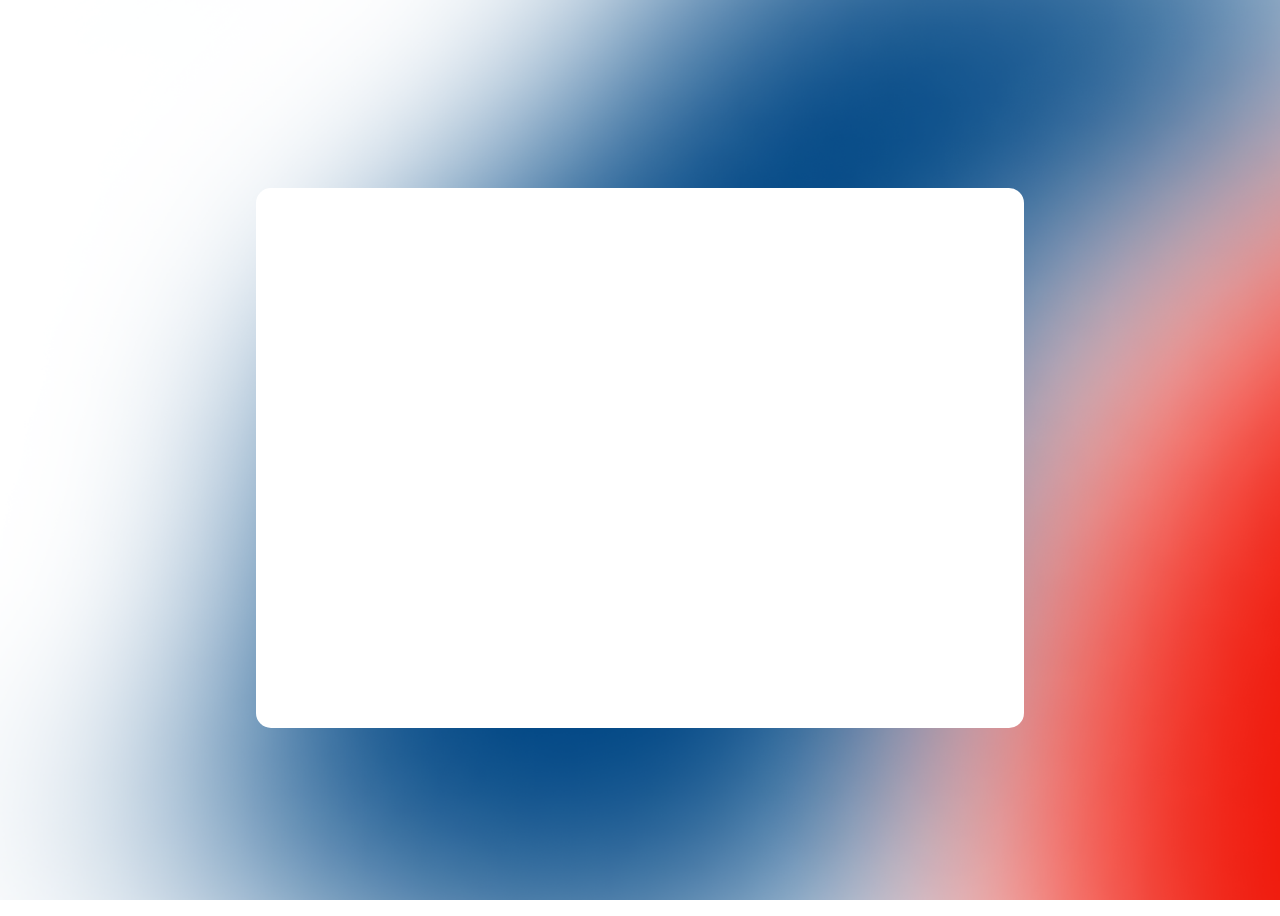
==== index.html @ 367e47d1 "create rectangle" ====
<!DOCTYPE html>
<html lang="en">
  <head>
    <meta charset="UTF-8" />
    <meta name="viewport" content="width=device-width, initial-scale=1.0" />
    <title>businessRussia</title>
    <link rel="stylesheet =" href="CSS/styles.css" />
  </head>
  <body
    style="
      background-image: url('images/background.png');
      background-size: cover;
      background-repeat: no-repeat;
      background-position: top;
      background-attachment: fixed;
    "
  >
  <div class="main">
    <div class="rectangle"></div>
  </div>
  </body>
</html>
---- CSS/styles.css ----
body {
  display: flex;
  justify-content: center;
}
.main{
  width:100%;
  height:100vh;
  display: flex;
  justify-content: center;
  align-items: center;
}
.rectangle {
  width: 60vw;
  height: 60vh;
  background-color: white;
  border-radius: 15px;
}
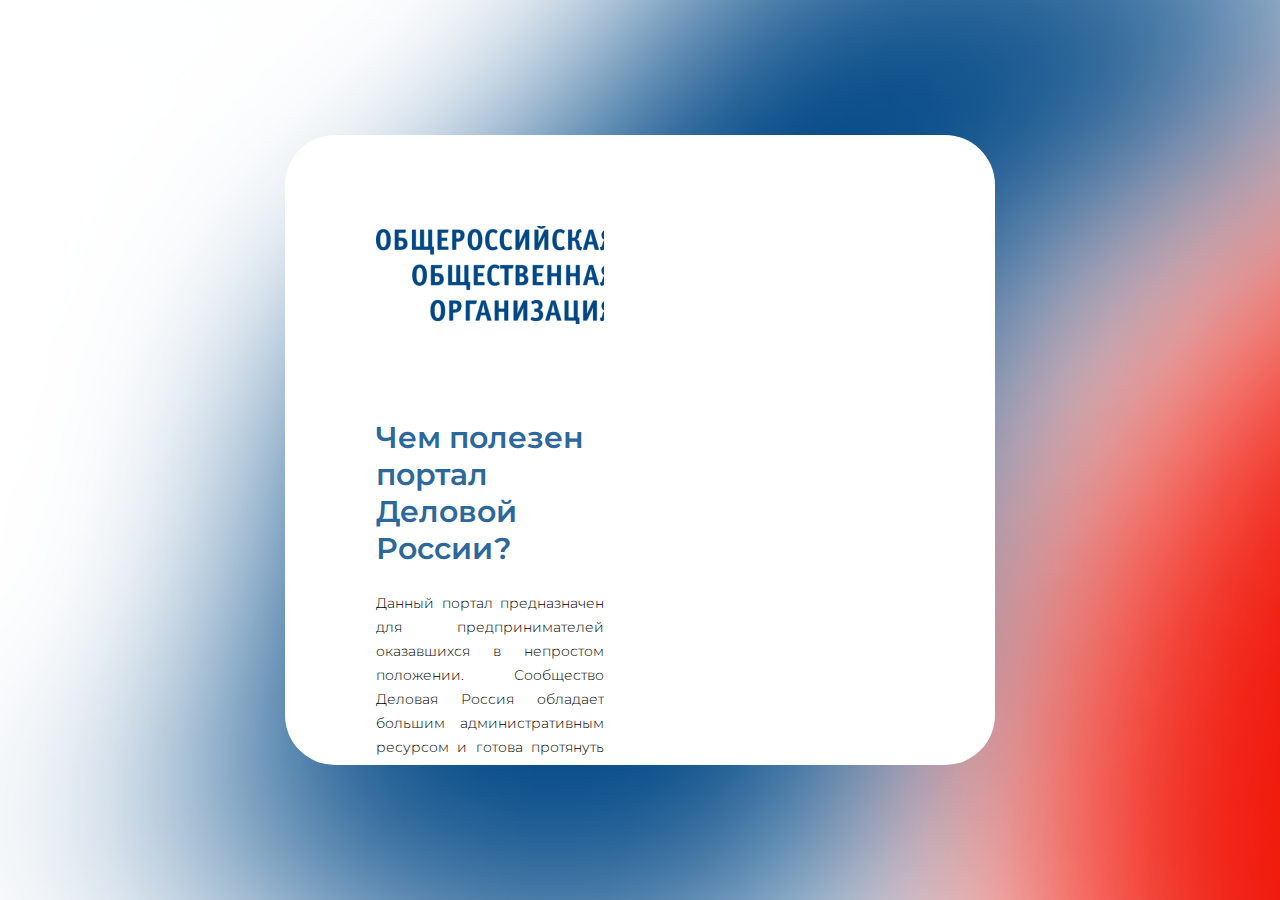
==== commit 1d07195a: "added element scrolling" ====
--- a/index.html
+++ b/index.html
@@ -1,22 +1,169 @@
 <!DOCTYPE html>
 <html lang="en">
-  <head>
-    <meta charset="UTF-8" />
-    <meta name="viewport" content="width=device-width, initial-scale=1.0" />
-    <title>businessRussia</title>
-    <link rel="stylesheet =" href="CSS/styles.css" />
-  </head>
-  <body
-    style="
-      background-image: url('images/background.png');
-      background-size: cover;
-      background-repeat: no-repeat;
-      background-position: top;
-      background-attachment: fixed;
-    "
-  >
-  <div class="main">
-    <div class="rectangle"></div>
-  </div>
-  </body>
+<head>
+    <meta charset="UTF-8">
+    <meta name="viewport" content="width=device-width, initial-scale=1.0">
+    <title>bussinesRussia</title>
+    <link rel="stylesheet" href="styles.css">
+</head>
+<body>
+    <div class="container">
+        <div class="form">
+            <div class="main-logo">
+                <img src="images/logo.png" alt="bussines Russia logo">
+            </div>
+
+            <div class="info-container">
+                <h1>Чем полезен портал Деловой России?</h1>
+                <p>Данный портал предназначен для предпринимателей оказавшихся в непростом положении. Сообщество Деловая Россия обладает большим административным ресурсом и готова протянуть руку помощи </p>
+            </div>
+
+            <div class="info-container">
+                <h1>Выберите к какому типу относится ваша проблема</h1>
+                <div class="main-content_buttons">
+                    <div class="button-row">
+                        <a class="button" href="">Юридическая</a>
+                        <a class="button" href="">Финансовая</a>
+                        <a class="button" href="">Персонал</a>
+                    </div>
+                    <div class="button-row">
+                        <a class="button" href="">Конкуренция</a>
+                        <a class="button" href="">Технологическая</a>
+                        <a class="button" href="">Другая</a>
+                    </div>
+                </div>
+            </div>
+
+            <div class="info-container">
+                <h1>Заполните дополнительные поля</h1>
+                <div>
+                    <input type="text" class="input" value="Введите ваше имя">
+                    <input type="text" class="input" value="Номер телефона для связи">
+                    <input type="text" class="input" value="Выберите город">
+                    <input type="text" class="input" value="Сфера деятельности">
+                    <input type="text" class="input" value="Название организации">
+                    <input type="text" class="input" value="Коротко, но емко опишите вашу проблему ">
+                </div>
+            </div>
+
+            <div class="info-container">
+                <a href="" class="send-button">
+                    <img src="images/vector.png" alt="vector">
+                    <span  class="send-button-text">Отправить запрос</span>
+                </a>                   
+            </div>
+
+            <div class="info-container">
+                <div class="contacts">
+                    <ul>
+                        <li>
+                            <p>Телефон</p>
+                            <a href="tel:8-800-900-50-55">8-800-900-50-55</a>
+                        </li>
+                        <li>
+                            <p>Почта</p>
+                            <a href="mailto:help@dr.ru">help@dr.ru</a>
+                        </li>
+                        <li>
+                            <a href="">
+                                <img src="images/vk_logo.png" alt="vk logo">
+                            </a>
+                        </li>
+                        <li>
+                            <a href="">
+                                <img src="images/telegram_logo.png" alt="telegram logo">
+                            </a>                               
+                        </li>
+                    </ul> 
+                </div>                                  
+            </div>
+        </div>
+
+        <div class="map">
+            <!--<div class="flag">
+                <div class="blue-stripe"></div>
+                <div class="red-stripe"></div>       
+            </div>-->
+            <iframe src="https://yandex.com/map-widget/v1/?um=constructor%3A45d8c60c08f3384b396bb05ed3dbafccf209aab859e96c623848991336f04977&amp;source=constructor" frameborder="0"></iframe>
+        </div>
+        <!-- <div class="main">
+            <div class="main-content">
+                <div class="main-logo">
+                    <a href="/">
+                        <img src="../images/logo.png" alt="bussines Russia logo">
+                    </a>              
+                </div>
+                
+                <div class="info-block">
+                    <h1>Чем полезен портал Деловой России?</h1>
+                    <p>Данный портал предназначен для предпринимателей оказавшихся в непростом положении. Сообщество Деловая Россия обладает большим административным ресурсом и готова протянуть руку помощи </p>
+                </div>
+
+                <div class="info-block">
+                    <h1>Выберите к какому типу относится ваша проблема</h1>
+                    <div class="main-content_buttons">
+                        <div class="button-row">
+                            <a class="button" href="">Юридическая</a>
+                            <a class="button" href="">Финансовая</a>
+                            <a class="button" href="">Персонал</a>
+                        </div>
+                        <div class="button-row">
+                            <a class="button" href="">Конкуренция</a>
+                            <a class="button" href="">Технологическая</a>
+                            <a class="button" href="">Другая</a>
+                        </div>
+                    </div>
+                </div>
+
+                <div class="info-block">
+                    <h1>Заполните дополнительные поля</h1>
+                    <div>
+                        <input type="text" class="input" value="Введите ваше имя">
+                        <input type="text" class="input" value="Номер телефона для связи">
+                        <input type="text" class="input" value="Выберите город">
+                        <input type="text" class="input" value="Сфера деятельности">
+                        <input type="text" class="input" value="Название организации">
+                        <input type="text" class="input" value="Коротко, но емко опишите вашу проблему ">
+                    </div>
+                </div>
+
+                <div class="info-block">
+                    <a href="" class="send-button">
+                        <img src="images/vector.png" alt="vector">
+                        <span  class="send-button-text">Отправить запрос</span>
+                    </a>                   
+                </div>
+
+                <div class="info-block">
+                    <div class="footer">
+                        <ul>
+                            <li>
+                                <p>Телефон</p>
+                                <a href="tel:8-800-900-50-55">8-800-900-50-55</a>
+                            </li>
+                            <li>
+                                <p>Почта</p>
+                                <a href="mailto:help@dr.ru">help@dr.ru</a>
+                            </li>
+                            <li>
+                                <a href="">
+                                    <img src="images/vk_logo.png" alt="vk logo">
+                                </a>
+                            </li>
+                            <li>
+                                <a href="">
+                                    <img src="images/telegram_logo.png" alt="telegram logo">
+                                </a>                               
+                            </li>
+                        </ul> 
+                    </div>                                  
+                </div>
+            </div>
+
+            <div class="map">
+                <img src="images/map.png" alt="">
+            </div>
+        </div> -->
+    </div>
+</body>
 </html>
--- a/styles.css
+++ b/styles.css
@@ -0,0 +1,205 @@
+@import url("https://fonts.googleapis.com/css2?family=Montserrat:wght@300;500;600&display=swap");
+@import url('https://fonts.googleapis.com/css2?family=Poppins:ital,wght@0,500&display=swap');
+
+body, html {
+  position: fixed;
+  padding: 162px 308px;
+  inset: 0;
+  background-image: url("images/background.png");
+  align-items: center;
+  justify-content: center;
+  display: flex;
+  background-size: cover;
+  background-repeat: no-repeat;
+  background-position: top;
+  background-attachment: fixed;
+  font-family: "Montserrat", sans-serif;
+}
+
+@media (max-width: 1000px) {
+  .map {
+    display: none;
+  }
+
+  body {
+    padding: 0;
+    align-items: start;
+  }
+
+  .container {
+    display: none;
+    height: auto;
+    margin: 0;
+  }
+}
+
+.container {
+  width: 60vw;
+  height: 70vh;
+  min-width: 710px;
+  background-color: white;
+  border-radius: 50px;
+  display: flex;
+}
+
+.form, .map {
+  flex: 1;
+}
+
+.form {
+  margin-top: 91px;
+  max-width: 530px;
+  overflow-y: auto;
+  scrollbar-width: none;
+  margin-left: 91px;
+}
+
+.map {
+  margin-top: 51px;
+  margin-bottom: 42px;
+  justify-content: right;
+  margin-right: 91px;
+  display: flex;
+}
+
+iframe {
+  max-width: 100vw;
+  max-height: 100vh;
+}
+
+.flag div {
+  width: 419px;
+  height: 309px;
+}
+
+.red-stripe {
+  background-color: rgba(242, 56, 44, 1);
+}
+
+.blue-stripe {
+  background-color: rgba(18, 84, 141, 1);
+}
+
+.info-container {
+  margin-top: 91px;
+  margin-bottom: 91px;
+}
+
+h1 {
+  color: rgba(45, 104, 155, 1);
+  font-size: 30px;
+  font-weight: 600;
+  margin-top: 0;
+  margin-bottom: 24px;
+  line-height: 37px;
+}
+
+p {
+  font-size: 14px;
+  font-weight: 300;
+  letter-spacing: 1%;
+  text-align: justify;
+  line-height: 24px;
+}
+
+a {
+  text-decoration: none;
+}
+
+.button {
+  color: rgba(46, 2, 73, 0.3);
+  font-size: 20px;
+  font-weight: 500;
+  background-color: white;
+  border: 2px solid rgba(46, 2, 73, 0.3);
+  border-radius: 8px;
+  padding: 16px;
+}
+
+.button:hover {
+  background-color: rgba(45, 104, 155, 1);
+  border-color: rgba(45, 104, 155, 1);
+  color: rgba(238, 238, 238, 1);
+  cursor: pointer;
+  max-width: 526px;
+}
+
+.button-row {
+  display: flex;
+  justify-content: space-between;
+  margin-bottom: 16px;
+}
+
+input {
+  border: none;
+  border-bottom: 3px solid rgba(46, 2, 73, 0.3);
+  color: rgba(46, 2, 73, 0.3);
+  font-weight: 500;
+  font-size: 20px;
+  margin-bottom: 64px;
+  display: block;
+  width: 100%;
+}
+
+input:focus {
+  outline: none;
+  border-color: rgba(0, 71, 133, 1);
+  color: rgba(0, 71, 133, 1);
+}
+
+.send-button {
+  background-color: rgba(45, 104, 155, 1);
+  width: 100%;
+  padding-top: 24px;
+  padding-bottom: 24px; 
+  text-align: center;
+  align-items: center;
+  justify-content: center;
+  border: none;
+  border-radius: 16px;
+  cursor: pointer;
+  display: flex;
+  color: rgba(238, 238, 238, 1);
+  font-size: 20;
+  font-family: "Poppins", sans-serif;
+  font-weight: 500;
+}
+
+.send-button-text {
+  margin: 0;
+}
+
+.send-button img {
+  margin: 0;
+  margin-right: 16px;
+}
+
+.contacts {
+  justify-content: center;
+  align-items: start;
+  display: flex;
+}
+
+ul {
+  list-style-type: none;
+  padding-left: 0;
+  display: flex;
+  align-items: start;
+  font-size: 13px;
+}
+
+li:not(:last-child) {
+  margin-right: 51px;
+}
+
+.contacts p {
+  margin: 0;
+  font-weight: 600;
+}
+
+.contacts a {
+  color: rgba(240, 24, 10, 1);
+}
+
+
+
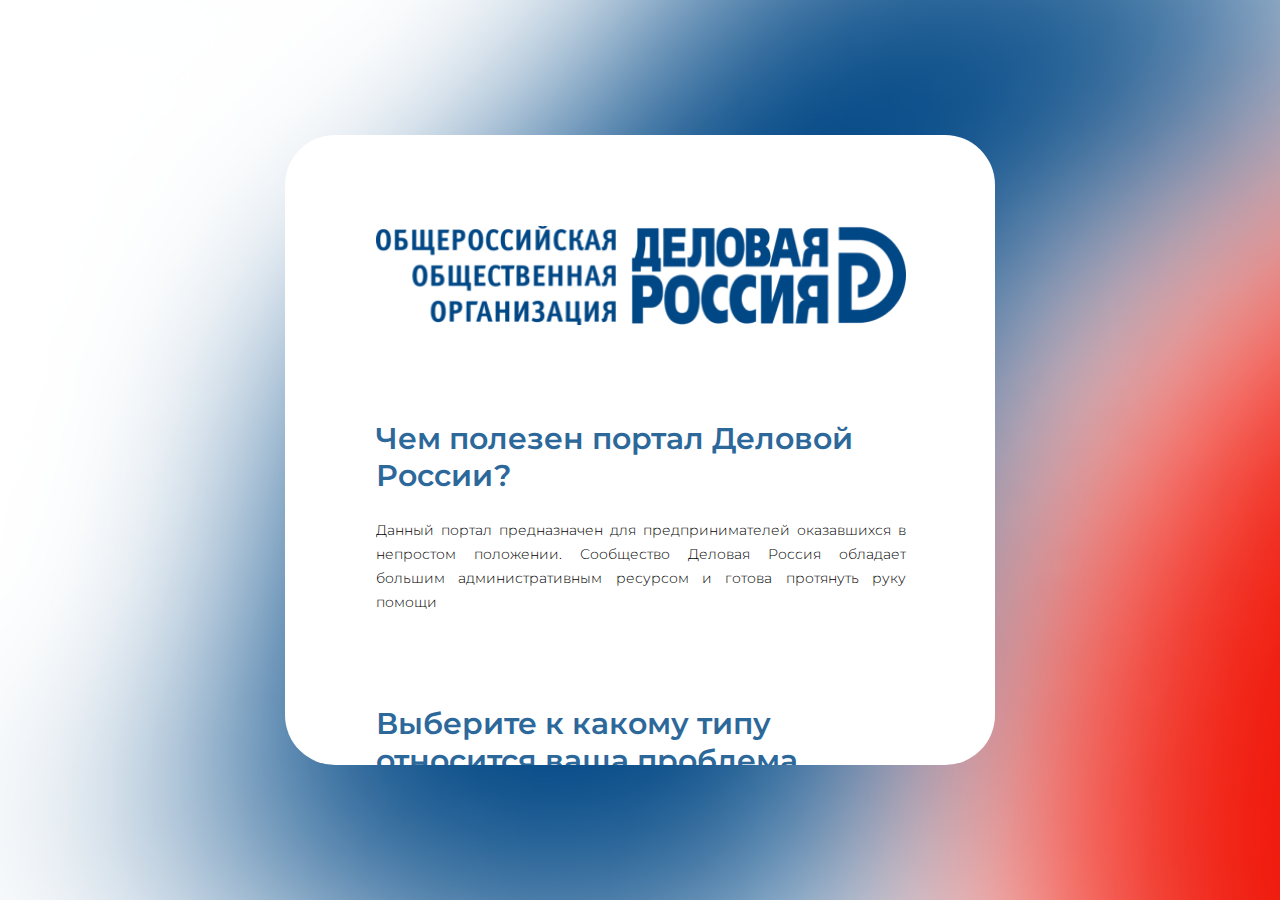
==== commit f47cc8ad: "added map" ====
--- a/index.html
+++ b/index.html
@@ -86,84 +86,6 @@
             </div>-->
             <iframe src="https://yandex.com/map-widget/v1/?um=constructor%3A45d8c60c08f3384b396bb05ed3dbafccf209aab859e96c623848991336f04977&amp;source=constructor" frameborder="0"></iframe>
         </div>
-        <!-- <div class="main">
-            <div class="main-content">
-                <div class="main-logo">
-                    <a href="/">
-                        <img src="../images/logo.png" alt="bussines Russia logo">
-                    </a>              
-                </div>
-                
-                <div class="info-block">
-                    <h1>Чем полезен портал Деловой России?</h1>
-                    <p>Данный портал предназначен для предпринимателей оказавшихся в непростом положении. Сообщество Деловая Россия обладает большим административным ресурсом и готова протянуть руку помощи </p>
-                </div>
-
-                <div class="info-block">
-                    <h1>Выберите к какому типу относится ваша проблема</h1>
-                    <div class="main-content_buttons">
-                        <div class="button-row">
-                            <a class="button" href="">Юридическая</a>
-                            <a class="button" href="">Финансовая</a>
-                            <a class="button" href="">Персонал</a>
-                        </div>
-                        <div class="button-row">
-                            <a class="button" href="">Конкуренция</a>
-                            <a class="button" href="">Технологическая</a>
-                            <a class="button" href="">Другая</a>
-                        </div>
-                    </div>
-                </div>
-
-                <div class="info-block">
-                    <h1>Заполните дополнительные поля</h1>
-                    <div>
-                        <input type="text" class="input" value="Введите ваше имя">
-                        <input type="text" class="input" value="Номер телефона для связи">
-                        <input type="text" class="input" value="Выберите город">
-                        <input type="text" class="input" value="Сфера деятельности">
-                        <input type="text" class="input" value="Название организации">
-                        <input type="text" class="input" value="Коротко, но емко опишите вашу проблему ">
-                    </div>
-                </div>
-
-                <div class="info-block">
-                    <a href="" class="send-button">
-                        <img src="images/vector.png" alt="vector">
-                        <span  class="send-button-text">Отправить запрос</span>
-                    </a>                   
-                </div>
-
-                <div class="info-block">
-                    <div class="footer">
-                        <ul>
-                            <li>
-                                <p>Телефон</p>
-                                <a href="tel:8-800-900-50-55">8-800-900-50-55</a>
-                            </li>
-                            <li>
-                                <p>Почта</p>
-                                <a href="mailto:help@dr.ru">help@dr.ru</a>
-                            </li>
-                            <li>
-                                <a href="">
-                                    <img src="images/vk_logo.png" alt="vk logo">
-                                </a>
-                            </li>
-                            <li>
-                                <a href="">
-                                    <img src="images/telegram_logo.png" alt="telegram logo">
-                                </a>                               
-                            </li>
-                        </ul> 
-                    </div>                                  
-                </div>
-            </div>
-
-            <div class="map">
-                <img src="images/map.png" alt="">
-            </div>
-        </div> -->
     </div>
 </body>
 </html>
--- a/styles.css
+++ b/styles.css
@@ -16,20 +16,18 @@
   font-family: "Montserrat", sans-serif;
 }
 
-@media (max-width: 1000px) {
-  .map {
-    display: none;
-  }
-
+@media (max-width: 700px) {
   body {
     padding: 0;
-    align-items: start;
+    background-color: transparent;
+    background-image: none;
   }
 
   .container {
     display: none;
-    height: auto;
-    margin: 0;
+    height: 100vh;
+    width: 100vw; 
+    margin: 0%;
   }
 }
 
@@ -48,23 +46,33 @@
 
 .form {
   margin-top: 91px;
-  max-width: 530px;
+  min-width: 530px;
   overflow-y: auto;
   scrollbar-width: none;
   margin-left: 91px;
 }
 
+.form::-webkit-scrollbar { 
+  width: 0;
+  height: 0;
+}
+
+.main-logo img {
+  width: 100%;
+}
+
 .map {
-  margin-top: 51px;
-  margin-bottom: 42px;
-  justify-content: right;
-  margin-right: 91px;
-  display: flex;
+  padding-top: 51px;
+  padding-bottom: 42px;
+  justify-content: center;
+  display: flex;
+  padding-left: 91px;
+  padding-right: 91px;
 }
 
 iframe {
-  max-width: 100vw;
-  max-height: 100vh;
+  width: 100%;
+  height: 100%;
 }
 
 .flag div {
@@ -81,6 +89,7 @@
 }
 
 .info-container {
+  width: 100%;
   margin-top: 91px;
   margin-bottom: 91px;
 }
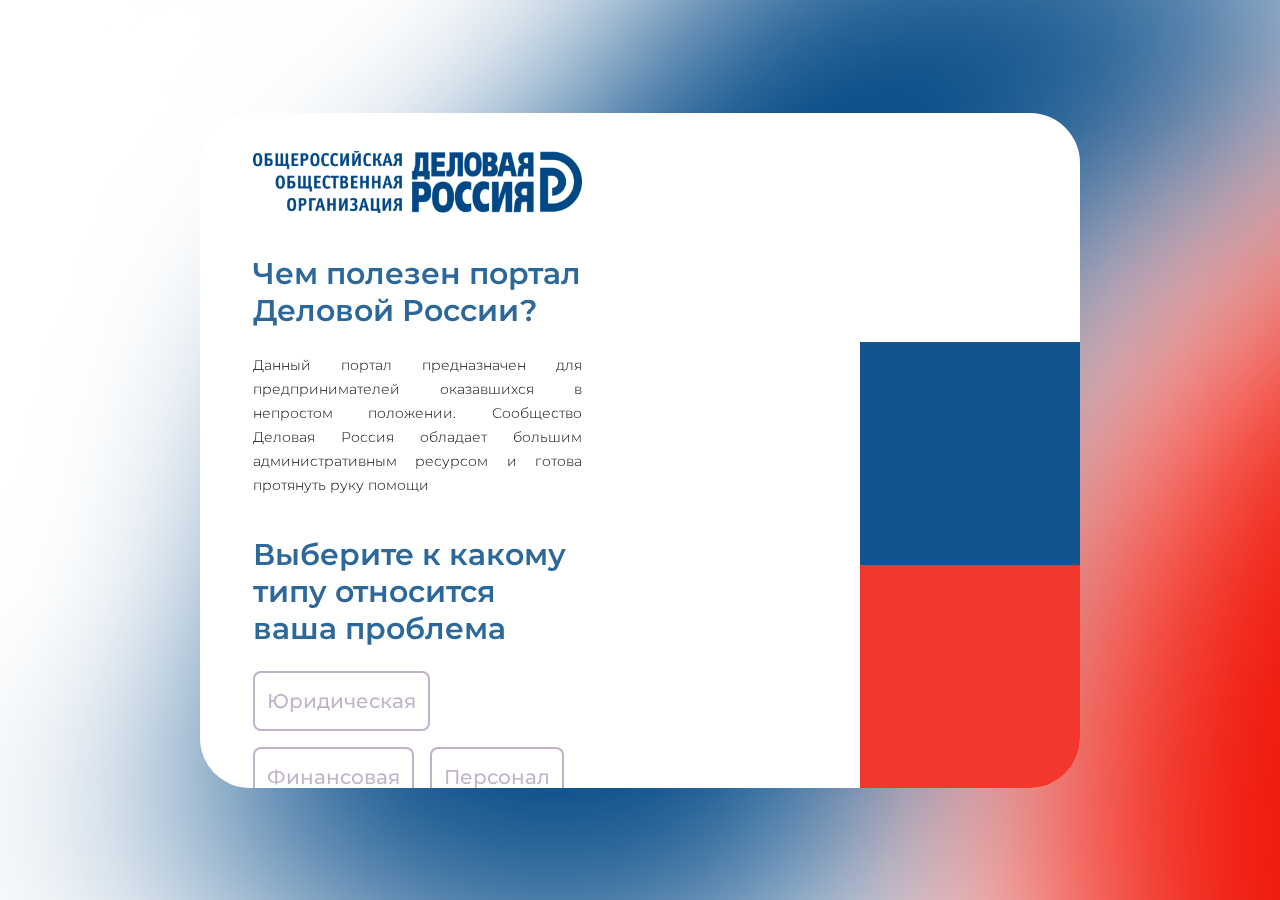
==== commit 7dd90fd7: "add soe adaptive" ====
--- a/index.html
+++ b/index.html
@@ -3,14 +3,16 @@
 <head>
     <meta charset="UTF-8">
     <meta name="viewport" content="width=device-width, initial-scale=1.0">
-    <title>bussinesRussia</title>
+    <title>businessRussia</title>
     <link rel="stylesheet" href="styles.css">
 </head>
 <body>
     <div class="container">
-        <div class="form">
-            <div class="main-logo">
-                <img src="images/logo.png" alt="bussines Russia logo">
+        <form class="form">
+            <div class="info-container">
+                <div class="main-logo">
+                    <img src="images/logo.png" alt="business Russia logo">
+                </div>
             </div>
 
             <div class="info-container">
@@ -21,36 +23,39 @@
             <div class="info-container">
                 <h1>Выберите к какому типу относится ваша проблема</h1>
                 <div class="main-content_buttons">
-                    <div class="button-row">
-                        <a class="button" href="">Юридическая</a>
-                        <a class="button" href="">Финансовая</a>
-                        <a class="button" href="">Персонал</a>
-                    </div>
-                    <div class="button-row">
-                        <a class="button" href="">Конкуренция</a>
-                        <a class="button" href="">Технологическая</a>
-                        <a class="button" href="">Другая</a>
-                    </div>
+                  
+                        <input name="type-problem" class="type-button" type="radio" id="option1" value="Юридическая" required>
+                        <label class="type-button" for="option1">Юридическая</label>
+                        <input name="type-problem" class="type-button" type="radio" id="option2" value="Финансовая">
+                        <label class="type-button" for="option2">Финансовая</label>
+                        <input name="type-problem" class="type-button" type="radio" id="option3" value="Персонал">
+                        <label class="type-button" for="option3">Персонал</label>
+                  
+                   
+                        <input name="type-problem" class="type-button" type="radio" id="option4" value="Конкуренция">
+                        <label class="type-button" for="option4">Конкуренция</label>
+                        <input name="type-problem" class="type-button" type="radio" id="option5" value="Технологическая">
+                        <label class="type-button" for="option5">Технологическая</label>
+                        <input name="type-problem" class="type-button" type="radio" id="option6" value="Другая">
+                        <label class="type-button" for="option6">Другая</label>
+                
                 </div>
             </div>
 
             <div class="info-container">
                 <h1>Заполните дополнительные поля</h1>
-                <div>
-                    <input type="text" class="input" value="Введите ваше имя">
-                    <input type="text" class="input" value="Номер телефона для связи">
-                    <input type="text" class="input" value="Выберите город">
-                    <input type="text" class="input" value="Сфера деятельности">
-                    <input type="text" class="input" value="Название организации">
-                    <input type="text" class="input" value="Коротко, но емко опишите вашу проблему ">
-                </div>
-            </div>
 
-            <div class="info-container">
-                <a href="" class="send-button">
+                <input id="name" type="text" class="input" placeholder="Введите ваше имя" required>
+                <input id="phone" type="tel" class="input" placeholder="Номер телефона для связи" required>
+                <input id="city" type="text" class="input" placeholder="Выберите город" required>
+                <input id="activity" type="text" class="input" placeholder="Сфера деятельности" required>
+                <input id="organization" type="text" class="input" placeholder="Название организации" required>
+                <input id="problem-description" type="text" class="input" placeholder="Коротко, но емко опишите вашу проблему" required>
+            
+                <button class="send-button" type="submit">
                     <img src="images/vector.png" alt="vector">
                     <span  class="send-button-text">Отправить запрос</span>
-                </a>                   
+                </button>   
             </div>
 
             <div class="info-container">
@@ -58,7 +63,7 @@
                     <ul>
                         <li>
                             <p>Телефон</p>
-                            <a href="tel:8-800-900-50-55">8-800-900-50-55</a>
+                            <a href="tel:88009005055">8-800-900-50-55</a>
                         </li>
                         <li>
                             <p>Почта</p>
@@ -77,14 +82,15 @@
                     </ul> 
                 </div>                                  
             </div>
+        </form>
+
+        <div class="map">
+            <iframe src="https://yandex.com/map-widget/v1/?um=constructor%3A45d8c60c08f3384b396bb05ed3dbafccf209aab859e96c623848991336f04977&amp;source=constructor"></iframe>
         </div>
 
-        <div class="map">
-            <!--<div class="flag">
-                <div class="blue-stripe"></div>
-                <div class="red-stripe"></div>       
-            </div>-->
-            <iframe src="https://yandex.com/map-widget/v1/?um=constructor%3A45d8c60c08f3384b396bb05ed3dbafccf209aab859e96c623848991336f04977&amp;source=constructor" frameborder="0"></iframe>
+        <div class="flag">
+            <div class="blue-stripe"></div>
+            <div class="red-stripe"></div>       
         </div>
     </div>
 </body>
--- a/styles.css
+++ b/styles.css
@@ -1,9 +1,9 @@
 @import url("https://fonts.googleapis.com/css2?family=Montserrat:wght@300;500;600&display=swap");
-@import url('https://fonts.googleapis.com/css2?family=Poppins:ital,wght@0,500&display=swap');
-
-body, html {
+@import url('https://fonts.googleapis.com/css2?family=Poppins:wght@200;300;400500&display=swap');
+
+body {
   position: fixed;
-  padding: 162px 308px;
+  padding: 25% 15%;
   inset: 0;
   background-image: url("images/background.png");
   align-items: center;
@@ -16,40 +16,25 @@
   font-family: "Montserrat", sans-serif;
 }
 
-@media (max-width: 700px) {
-  body {
-    padding: 0;
-    background-color: transparent;
-    background-image: none;
-  }
-
-  .container {
-    display: none;
-    height: 100vh;
-    width: 100vw; 
-    margin: 0%;
-  }
-}
-
 .container {
-  width: 60vw;
-  height: 70vh;
-  min-width: 710px;
+  width: 65vw;
+  height: 75vh;
   background-color: white;
   border-radius: 50px;
   display: flex;
+  position: relative;
+  padding-inline: 6%;
 }
 
 .form, .map {
   flex: 1;
+  width: 50%;
 }
 
 .form {
-  margin-top: 91px;
-  min-width: 530px;
   overflow-y: auto;
+  overflow-x: hidden;
   scrollbar-width: none;
-  margin-left: 91px;
 }
 
 .form::-webkit-scrollbar { 
@@ -62,36 +47,43 @@
 }
 
 .map {
-  padding-top: 51px;
-  padding-bottom: 42px;
-  justify-content: center;
-  display: flex;
-  padding-left: 91px;
-  padding-right: 91px;
+  padding-block: 4%;
+  display: flex;
+  position: relative;
+  z-index: 2;
 }
 
 iframe {
   width: 100%;
   height: 100%;
-}
-
-.flag div {
-  width: 419px;
-  height: 309px;
+  border: 0;
+}
+
+.flag {
+  position: absolute;
+  bottom: 0;
+  right: 0;
+  width: 25%;
+  height: 66%;
+  z-index: 1;
 }
 
 .red-stripe {
+  width: 100%;
+  height: 50%;
   background-color: rgba(242, 56, 44, 1);
+  border-radius: 0 0 50px 0;
 }
 
 .blue-stripe {
+  width: 100%;
+  height: 50%;
   background-color: rgba(18, 84, 141, 1);
 }
 
 .info-container {
-  width: 100%;
-  margin-top: 91px;
-  margin-bottom: 91px;
+  width: calc(100% - 15%);
+  margin-block: 10%;
 }
 
 h1 {
@@ -115,31 +107,36 @@
   text-decoration: none;
 }
 
-.button {
+.type-button {
   color: rgba(46, 2, 73, 0.3);
   font-size: 20px;
   font-weight: 500;
   background-color: white;
   border: 2px solid rgba(46, 2, 73, 0.3);
   border-radius: 8px;
-  padding: 16px;
-}
-
-.button:hover {
+  padding-inline: 12px;
+  padding-block: 16px;
+}
+
+.type-button:hover, input[type="radio"]:checked + label {
   background-color: rgba(45, 104, 155, 1);
   border-color: rgba(45, 104, 155, 1);
   color: rgba(238, 238, 238, 1);
   cursor: pointer;
-  max-width: 526px;
-}
-
-.button-row {
-  display: flex;
-  justify-content: space-between;
-  margin-bottom: 16px;
-}
-
-input {
+}
+
+input[type="radio"] {
+  display: none;
+}
+
+.main-content_buttons {
+  display: flex;
+  flex-wrap: wrap;
+  column-gap: 16px;
+  row-gap: 16px;
+}
+
+.input {
   border: none;
   border-bottom: 3px solid rgba(46, 2, 73, 0.3);
   color: rgba(46, 2, 73, 0.3);
@@ -150,10 +147,18 @@
   width: 100%;
 }
 
-input:focus {
+.input::placeholder {
+  color: currentColor;
+}
+
+.input:focus {
   outline: none;
   border-color: rgba(0, 71, 133, 1);
   color: rgba(0, 71, 133, 1);
+}
+
+input:focus::placeholder {
+  color: currentColor;
 }
 
 .send-button {
@@ -169,9 +174,14 @@
   cursor: pointer;
   display: flex;
   color: rgba(238, 238, 238, 1);
-  font-size: 20;
+  font-size: 20px;
   font-family: "Poppins", sans-serif;
   font-weight: 500;
+  margin-top: 91px;
+}
+
+.send-button:hover {
+  cursor: pointer;
 }
 
 .send-button-text {
@@ -180,7 +190,7 @@
 
 .send-button img {
   margin: 0;
-  margin-right: 16px;
+  margin-right: 32px;
 }
 
 .contacts {
@@ -193,12 +203,10 @@
   list-style-type: none;
   padding-left: 0;
   display: flex;
-  align-items: start;
+  justify-content: space-between;
+  column-gap: 51px;
   font-size: 13px;
-}
-
-li:not(:last-child) {
-  margin-right: 51px;
+  margin-block: 0;
 }
 
 .contacts p {
@@ -210,5 +218,34 @@
   color: rgba(240, 24, 10, 1);
 }
 
-
-
+@media (max-width: 1000px) {
+  body {
+    padding: 0;
+    background-image: none;
+    align-items: start;
+  }
+
+  .container {
+    overflow-y: auto;
+    height: 100vh;
+    width: 100vw; 
+  }
+
+  .info-container, .main-logo, .main-logo img {
+    width: 100%;
+  }
+
+  .form {
+    padding: 0;
+    margin: 0;
+  }
+
+  .map {
+    display: none;
+  }
+
+  .flag {
+    display: none;
+  }
+}
+
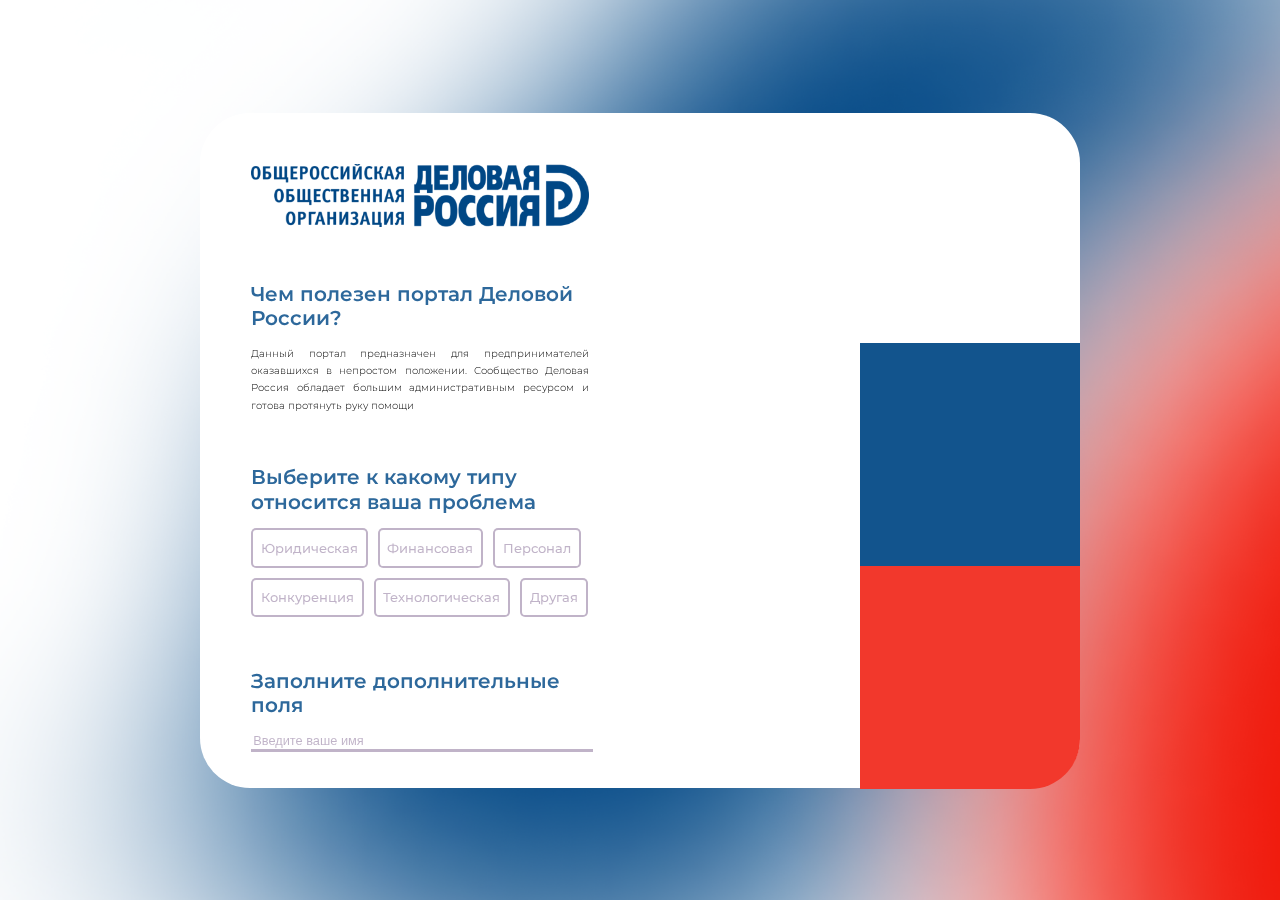
==== commit 7fa0c766: "add more adaptive" ====
--- a/index.html
+++ b/index.html
@@ -22,7 +22,7 @@
 
             <div class="info-container">
                 <h1>Выберите к какому типу относится ваша проблема</h1>
-                <div class="main-content_buttons">
+                <div class="type-buttons-container">
                   
                         <input name="type-problem" class="type-button" type="radio" id="option1" value="Юридическая" required>
                         <label class="type-button" for="option1">Юридическая</label>
@@ -51,7 +51,9 @@
                 <input id="activity" type="text" class="input" placeholder="Сфера деятельности" required>
                 <input id="organization" type="text" class="input" placeholder="Название организации" required>
                 <input id="problem-description" type="text" class="input" placeholder="Коротко, но емко опишите вашу проблему" required>
-            
+            </div>
+
+            <div class="info-container">
                 <button class="send-button" type="submit">
                     <img src="images/vector.png" alt="vector">
                     <span  class="send-button-text">Отправить запрос</span>
@@ -61,11 +63,11 @@
             <div class="info-container">
                 <div class="contacts">
                     <ul>
-                        <li>
+                        <li class="contact">
                             <p>Телефон</p>
                             <a href="tel:88009005055">8-800-900-50-55</a>
                         </li>
-                        <li>
+                        <li class="contact">
                             <p>Почта</p>
                             <a href="mailto:help@dr.ru">help@dr.ru</a>
                         </li>
--- a/styles.css
+++ b/styles.css
@@ -23,7 +23,7 @@
   border-radius: 50px;
   display: flex;
   position: relative;
-  padding-inline: 6%;
+  padding-inline: 4vw;
 }
 
 .form, .map {
@@ -61,7 +61,7 @@
 
 .flag {
   position: absolute;
-  bottom: 0;
+  bottom: -1px;
   right: 0;
   width: 25%;
   height: 66%;
@@ -82,40 +82,50 @@
 }
 
 .info-container {
-  width: calc(100% - 15%);
-  margin-block: 10%;
+  width: calc(100% - 4vw);
+  margin-block: 4vw;
 }
 
 h1 {
   color: rgba(45, 104, 155, 1);
-  font-size: 30px;
+  font-size: 1.6vw;
   font-weight: 600;
   margin-top: 0;
-  margin-bottom: 24px;
-  line-height: 37px;
+  line-height: 1.2;
 }
 
 p {
-  font-size: 14px;
+  font-size: 0.8vw;
   font-weight: 300;
   letter-spacing: 1%;
   text-align: justify;
-  line-height: 24px;
+  line-height: 1.7;
 }
 
 a {
   text-decoration: none;
 }
 
+.type-buttons-container {
+  display: flex;
+  flex-wrap: wrap;
+  column-gap: 0.8vw;
+  row-gap: 0.8vw;
+}
+
+.type-button, .input, .send-button {
+  font-size: 1vw;
+}
+
+
 .type-button {
   color: rgba(46, 2, 73, 0.3);
-  font-size: 20px;
   font-weight: 500;
   background-color: white;
   border: 2px solid rgba(46, 2, 73, 0.3);
-  border-radius: 8px;
-  padding-inline: 12px;
-  padding-block: 16px;
+  border-radius: 0.4vw;
+  padding-inline: 0.6vw;
+  padding-block: 0.8vw;
 }
 
 .type-button:hover, input[type="radio"]:checked + label {
@@ -129,22 +139,18 @@
   display: none;
 }
 
-.main-content_buttons {
-  display: flex;
-  flex-wrap: wrap;
-  column-gap: 16px;
-  row-gap: 16px;
-}
-
 .input {
   border: none;
   border-bottom: 3px solid rgba(46, 2, 73, 0.3);
   color: rgba(46, 2, 73, 0.3);
   font-weight: 500;
-  font-size: 20px;
-  margin-bottom: 64px;
   display: block;
   width: 100%;
+  background-color: transparent;
+}
+
+.input:not(:last-child) {
+  margin-bottom: 10%;
 }
 
 .input::placeholder {
@@ -164,20 +170,14 @@
 .send-button {
   background-color: rgba(45, 104, 155, 1);
   width: 100%;
-  padding-top: 24px;
-  padding-bottom: 24px; 
+  padding-block: 1.2vw;
   text-align: center;
   align-items: center;
   justify-content: center;
   border: none;
-  border-radius: 16px;
+  border-radius: 0.8vw;
   cursor: pointer;
   display: flex;
-  color: rgba(238, 238, 238, 1);
-  font-size: 20px;
-  font-family: "Poppins", sans-serif;
-  font-weight: 500;
-  margin-top: 91px;
 }
 
 .send-button:hover {
@@ -186,36 +186,45 @@
 
 .send-button-text {
   margin: 0;
+  color: rgba(238, 238, 238, 1);
+  font-family: "Poppins", sans-serif;
+  font-weight: 200;
 }
 
 .send-button img {
   margin: 0;
-  margin-right: 32px;
-}
-
-.contacts {
-  justify-content: center;
-  align-items: start;
-  display: flex;
+  margin-right: 1.6vw;
+  width: 1vw;
 }
 
 ul {
   list-style-type: none;
   padding-left: 0;
   display: flex;
-  justify-content: space-between;
-  column-gap: 51px;
-  font-size: 13px;
+  justify-content: center;
+  column-gap: 10%;
   margin-block: 0;
 }
 
 .contacts p {
+  font-size: 0.6vw;
   margin: 0;
   font-weight: 600;
 }
 
 .contacts a {
+  font-size: 0.6vw;
+  font-weight: 400;
   color: rgba(240, 24, 10, 1);
+}
+
+.contacts img {
+  width: 2vw;
+}
+
+.contact {
+  display: flex;
+  flex-direction: column;
 }
 
 @media (max-width: 1000px) {
@@ -231,7 +240,7 @@
     width: 100vw; 
   }
 
-  .info-container, .main-logo, .main-logo img {
+  .info-container {
     width: 100%;
   }
 
@@ -247,5 +256,81 @@
   .flag {
     display: none;
   }
-}
-
+
+  h1 {
+    font-size: 5vw;
+  }
+
+  p {
+    font-size: 2.5vw;
+  }
+
+  .type-button, .input, .send-button {
+    font-size: 3.5vw;
+  }
+
+  .contacts p, .contacts a {
+    font-size: 2.5vw;
+    margin: 0;
+  }
+
+  .contacts img {
+    width: 5vw;
+  }
+
+  .send-button {
+    border-radius: 2.4vw;
+  }
+
+  .type-button {
+    border-radius: 1.2vw;
+  }
+
+  .type-buttons-container {
+    row-gap: 2vw;
+    column-gap: 2vw;
+  }
+
+  .type-button {
+    padding-block: 2vw;
+    padding-inline: 1.5vw;
+  }
+
+  .send-button {
+    padding-block: 3vw;
+  }
+
+  .send-button img {
+    width: 3vw;
+  }
+
+  .info-container {
+    margin-block: 12vw;
+  }
+
+  /*
+
+  
+
+  .contacts, a {
+    font-size: 9px;
+  } 
+
+  .contacts img {
+    width: 70%;
+  }
+
+  .type-button, .send-button {
+    font-size: 15px;
+  }
+
+  .type-button {
+    padding-inline: 8px;
+    padding-block: 10px;
+  }
+
+  .input::placeholder {
+    font-size: 14px;
+  } */
+}
+
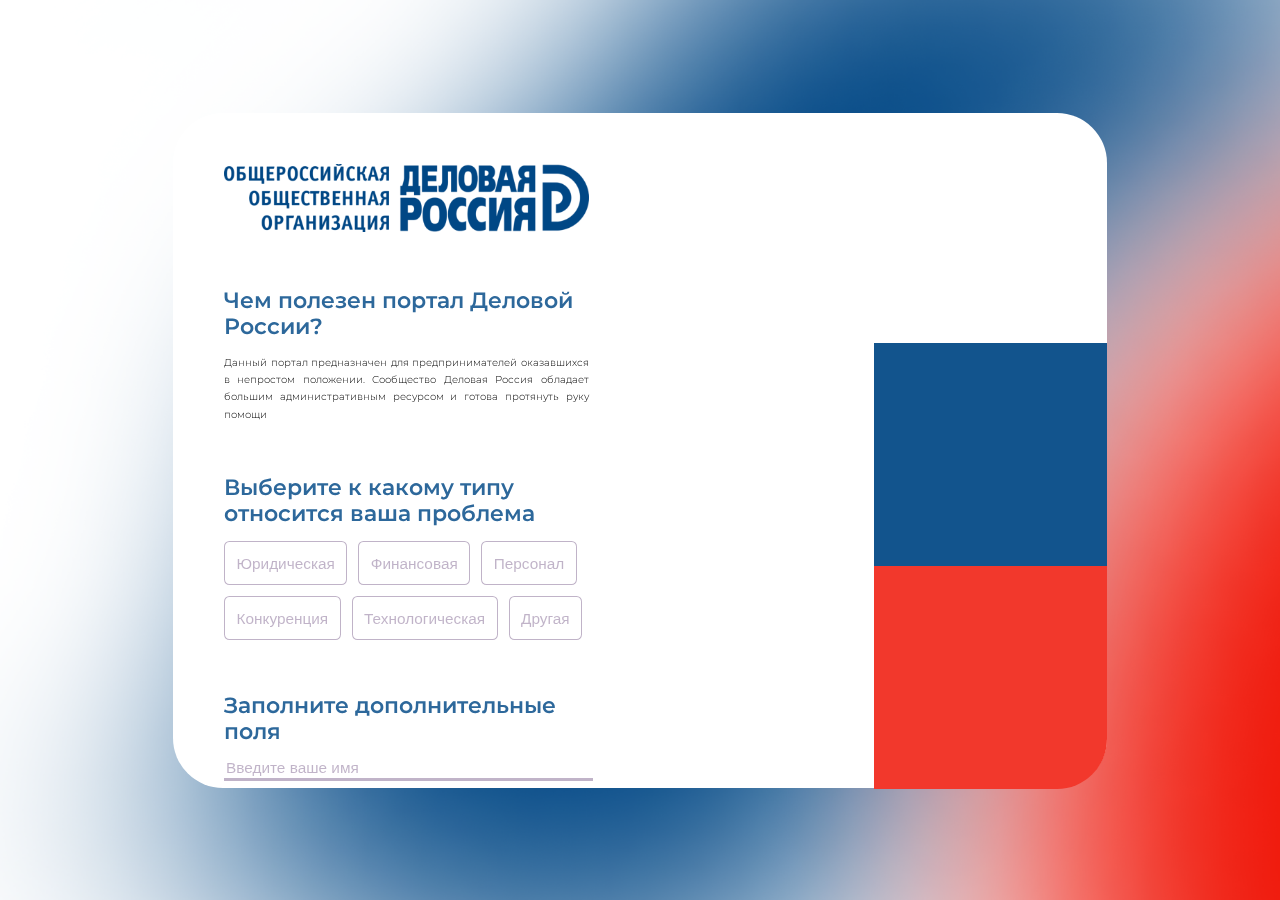
==== commit f15e72b7: "correct button row" ====
--- a/index.html
+++ b/index.html
@@ -22,28 +22,19 @@
 
             <div class="info-container">
                 <h1>Выберите к какому типу относится ваша проблема</h1>
-                <div class="type-buttons-container">
-                  
-                        <input name="type-problem" class="type-button" type="radio" id="option1" value="Юридическая" required>
-                        <label class="type-button" for="option1">Юридическая</label>
-                        <input name="type-problem" class="type-button" type="radio" id="option2" value="Финансовая">
-                        <label class="type-button" for="option2">Финансовая</label>
-                        <input name="type-problem" class="type-button" type="radio" id="option3" value="Персонал">
-                        <label class="type-button" for="option3">Персонал</label>
-                  
-                   
-                        <input name="type-problem" class="type-button" type="radio" id="option4" value="Конкуренция">
-                        <label class="type-button" for="option4">Конкуренция</label>
-                        <input name="type-problem" class="type-button" type="radio" id="option5" value="Технологическая">
-                        <label class="type-button" for="option5">Технологическая</label>
-                        <input name="type-problem" class="type-button" type="radio" id="option6" value="Другая">
-                        <label class="type-button" for="option6">Другая</label>
+                <div class="type-buttons-container">                
+                        <button class="type-button" type="button">Юридическая</button>
+                        <button class="type-button" type="button">Финансовая</button>
+                        <button class="type-button" type="button">Персонал</button>
+                        <button class="type-button" type="button">Конкуренция</button>
+                        <button class="type-button" type="button">Технологическая</button>
+                        <button class="type-button" type="button">Другая</button>
                 
                 </div>
             </div>
 
             <div class="info-container">
-                <h1>Заполните дополнительные поля</h1>
+                <h1>Заполните дополнительные поля</h1>             
 
                 <input id="name" type="text" class="input" placeholder="Введите ваше имя" required>
                 <input id="phone" type="tel" class="input" placeholder="Номер телефона для связи" required>
@@ -55,7 +46,9 @@
 
             <div class="info-container">
                 <button class="send-button" type="submit">
-                    <img src="images/vector.png" alt="vector">
+                    <svg viewBox="0 0 24 24" fill="none" xmlns="http://www.w3.org/2000/svg">
+                        <path d="M23.9468 1.02856C24.0013 0.892261 24.0147 0.74295 23.9852 0.599136C23.9557 0.455321 23.8846 0.323327 23.7808 0.219518C23.677 0.115708 23.545 0.0446476 23.4012 0.0151464C23.2574 -0.0143547 23.1081 -0.000999479 22.9718 0.0535565L1.15126 8.78206H1.14976L0.471758 9.05206C0.343344 9.10328 0.231587 9.189 0.148832 9.29975C0.0660771 9.4105 0.0155454 9.54197 0.00281862 9.67964C-0.00990819 9.81731 0.0156652 9.95581 0.0767139 10.0799C0.137763 10.2039 0.231911 10.3087 0.348758 10.3826L0.963758 10.7726L0.965258 10.7756L8.45776 15.5426L13.2248 23.0351L13.2278 23.0381L13.6178 23.6531C13.6919 23.7695 13.7967 23.8631 13.9207 23.9238C14.0446 23.9845 14.1829 24.0098 14.3203 23.9969C14.4577 23.984 14.5889 23.9335 14.6994 23.8508C14.8099 23.7682 14.8955 23.6567 14.9468 23.5286L23.9468 1.02856ZM21.1973 3.86356L9.95626 15.1046L9.63376 14.5976C9.57467 14.5045 9.4958 14.4256 9.40276 14.3666L8.89576 14.0441L20.1368 2.80306L21.9038 2.09656L21.1988 3.86356H21.1973Z" fill="#EEEEEE"/>
+                    </svg>
                     <span  class="send-button-text">Отправить запрос</span>
                 </button>   
             </div>
--- a/styles.css
+++ b/styles.css
@@ -1,9 +1,9 @@
 @import url("https://fonts.googleapis.com/css2?family=Montserrat:wght@300;500;600&display=swap");
-@import url('https://fonts.googleapis.com/css2?family=Poppins:wght@200;300;400500&display=swap');
+@import url('https://fonts.googleapis.com/css2?family=Poppins:ital,wght@0,100;0,200;0,300;0,400;0,500;0,600;0,700;0,800;0,900;1,100;1,200;1,300;1,400;1,500;1,600;1,700;1,800;1,900&display=swap');
 
 body {
+  margin: 0;
   position: fixed;
-  padding: 25% 15%;
   inset: 0;
   background-image: url("images/background.png");
   align-items: center;
@@ -17,6 +17,7 @@
 }
 
 .container {
+  margin: 0;
   width: 65vw;
   height: 75vh;
   background-color: white;
@@ -26,7 +27,8 @@
   padding-inline: 4vw;
 }
 
-.form, .map {
+.form,
+.map {
   flex: 1;
   width: 50%;
 }
@@ -35,9 +37,10 @@
   overflow-y: auto;
   overflow-x: hidden;
   scrollbar-width: none;
-}
-
-.form::-webkit-scrollbar { 
+  padding-block: 4vw;
+}
+
+.form::-webkit-scrollbar {
   width: 0;
   height: 0;
 }
@@ -83,12 +86,15 @@
 
 .info-container {
   width: calc(100% - 4vw);
-  margin-block: 4vw;
+}
+
+.info-container:not(:last-child) {
+  margin-bottom: 4vw;
 }
 
 h1 {
   color: rgba(45, 104, 155, 1);
-  font-size: 1.6vw;
+  font-size: 1.7vw;
   font-weight: 600;
   margin-top: 0;
   line-height: 1.2;
@@ -109,55 +115,54 @@
 .type-buttons-container {
   display: flex;
   flex-wrap: wrap;
-  column-gap: 0.8vw;
-  row-gap: 0.8vw;
-}
-
-.type-button, .input, .send-button {
-  font-size: 1vw;
-}
-
+  column-gap: 0.85vw;
+  row-gap: 0.85vw;
+}
+
+.type-button,
+.input,
+.send-button {
+  font-size: 1.2vw;
+}
 
 .type-button {
   color: rgba(46, 2, 73, 0.3);
-  font-weight: 500;
+  font-weight: medium;
+  font-family: 'Poppins', sans-serif;
   background-color: white;
   border: 2px solid rgba(46, 2, 73, 0.3);
-  border-radius: 0.4vw;
-  padding-inline: 0.6vw;
-  padding-block: 0.8vw;
-}
-
-.type-button:hover, input[type="radio"]:checked + label {
+  border-width: 0.155vw;
+  border-radius: 0.425vw;
+  padding-block: 0.75vw;
+  padding-inline: 0.9vw;
+}
+
+.type-button:hover,
+.type-button:checked {
   background-color: rgba(45, 104, 155, 1);
   border-color: rgba(45, 104, 155, 1);
   color: rgba(238, 238, 238, 1);
-  cursor: pointer;
-}
-
-input[type="radio"] {
-  display: none;
-}
-
-.input {
+}
+
+
+input {
   border: none;
   border-bottom: 3px solid rgba(46, 2, 73, 0.3);
   color: rgba(46, 2, 73, 0.3);
   font-weight: 500;
-  display: block;
   width: 100%;
   background-color: transparent;
 }
 
-.input:not(:last-child) {
-  margin-bottom: 10%;
-}
-
-.input::placeholder {
+input:not(:last-child) {
+  margin-bottom: 3.8vw;
+}
+
+input::placeholder {
   color: currentColor;
 }
 
-.input:focus {
+input:focus {
   outline: none;
   border-color: rgba(0, 71, 133, 1);
   color: rgba(0, 71, 133, 1);
@@ -170,12 +175,12 @@
 .send-button {
   background-color: rgba(45, 104, 155, 1);
   width: 100%;
-  padding-block: 1.2vw;
+  padding-block: 1.36vw;
   text-align: center;
   align-items: center;
   justify-content: center;
   border: none;
-  border-radius: 0.8vw;
+  border-radius: 0.85vw;
   cursor: pointer;
   display: flex;
 }
@@ -184,17 +189,17 @@
   cursor: pointer;
 }
 
-.send-button-text {
+span {
   margin: 0;
   color: rgba(238, 238, 238, 1);
   font-family: "Poppins", sans-serif;
-  font-weight: 200;
-}
-
-.send-button img {
-  margin: 0;
-  margin-right: 1.6vw;
-  width: 1vw;
+  font-weight: 500;
+}
+
+.send-button svg {
+  margin: 0;
+  margin-right: 9%;
+  width: 1.4vw;
 }
 
 ul {
@@ -207,13 +212,13 @@
 }
 
 .contacts p {
-  font-size: 0.6vw;
+  font-size: 0.74vw;
   margin: 0;
   font-weight: 600;
 }
 
 .contacts a {
-  font-size: 0.6vw;
+  font-size: 0.74vw;
   font-weight: 400;
   color: rgba(240, 24, 10, 1);
 }
@@ -229,15 +234,19 @@
 
 @media (max-width: 1000px) {
   body {
+    padding: 4%;
+    background-image: none;
+    background-color: #f5f5f5;
+    align-items: start;
+    margin: 0;
+  }
+
+  .container {
     padding: 0;
-    background-image: none;
-    align-items: start;
-  }
-
-  .container {
+    border-radius: 25px;
     overflow-y: auto;
-    height: 100vh;
-    width: 100vw; 
+    height: 100%;
+    width: 100%;
   }
 
   .info-container {
@@ -245,7 +254,7 @@
   }
 
   .form {
-    padding: 0;
+    padding: 12%;
     margin: 0;
   }
 
@@ -258,19 +267,22 @@
   }
 
   h1 {
-    font-size: 5vw;
+    font-size: 4.1vw;
   }
 
   p {
-    font-size: 2.5vw;
-  }
-
-  .type-button, .input, .send-button {
-    font-size: 3.5vw;
-  }
-
-  .contacts p, .contacts a {
-    font-size: 2.5vw;
+    font-size: 1.9vw;
+  }
+
+  .type-button,
+  .input,
+  .send-button {
+    font-size: 2.73vw;
+  }
+
+  .contacts p,
+  .contacts a {
+    font-size: 1.78vw;
     margin: 0;
   }
 
@@ -279,58 +291,32 @@
   }
 
   .send-button {
-    border-radius: 2.4vw;
+    border-radius: 2.18vw;
+    padding-block: 3.28vw;
+  }
+
+  .type-buttons-container {
+    row-gap: 2.18vw;
+    column-gap: 2.18vw;
   }
 
   .type-button {
-    border-radius: 1.2vw;
-  }
-
-  .type-buttons-container {
-    row-gap: 2vw;
-    column-gap: 2vw;
-  }
-
-  .type-button {
-    padding-block: 2vw;
-    padding-inline: 1.5vw;
+    border-radius: 1.09vw;
+    padding-block: 2.18vw;
+    padding-inline: 2.5vw;
+    border-width: 0.4vw;
   }
 
   .send-button {
-    padding-block: 3vw;
-  }
-
-  .send-button img {
+    padding-block: 3.2vw;
+  }
+
+  .send-button svg {
     width: 3vw;
   }
 
-  .info-container {
-    margin-block: 12vw;
-  }
-
-  /*
-
-  
-
-  .contacts, a {
-    font-size: 9px;
-  } 
-
-  .contacts img {
-    width: 70%;
-  }
-
-  .type-button, .send-button {
-    font-size: 15px;
-  }
-
-  .type-button {
-    padding-inline: 8px;
-    padding-block: 10px;
-  }
-
-  .input::placeholder {
-    font-size: 14px;
-  } */
-}
-
+  .info-container:not(:last-child) {
+    margin-bottom: 12vw;
+  }
+
+}
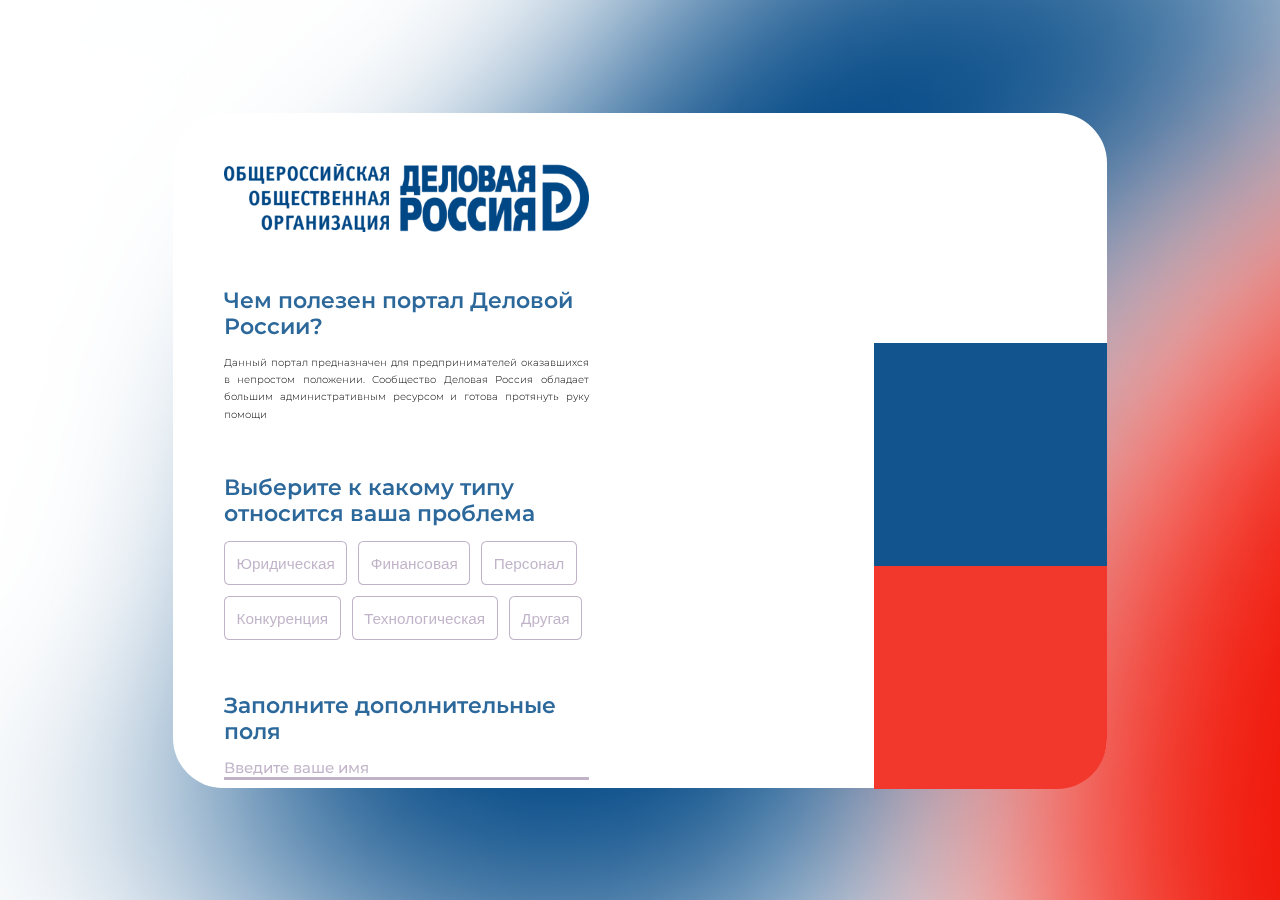
==== commit 8dffb056: "add cities list" ====
--- a/index.html
+++ b/index.html
@@ -38,7 +38,16 @@
 
                 <input id="name" type="text" class="input" placeholder="Введите ваше имя" required>
                 <input id="phone" type="tel" class="input" placeholder="Номер телефона для связи" required>
-                <input id="city" type="text" class="input" placeholder="Выберите город" required>
+
+                <div class="custom-dropdown">
+                    <div class="selected-option">
+                        <span class="selected-text">Выберите город</span>
+                        <img class="arrow" src="./images/arrow.png">
+                    </div>
+                    <ul class="options-list">
+                    </ul>
+                </div>
+
                 <input id="activity" type="text" class="input" placeholder="Сфера деятельности" required>
                 <input id="organization" type="text" class="input" placeholder="Название организации" required>
                 <input id="problem-description" type="text" class="input" placeholder="Коротко, но емко опишите вашу проблему" required>
@@ -88,5 +97,7 @@
             <div class="red-stripe"></div>       
         </div>
     </div>
+
+    <script src="script.js"></script>
 </body>
 </html>
--- a/styles.css
+++ b/styles.css
@@ -121,7 +121,8 @@
 
 .type-button,
 .input,
-.send-button {
+.send-button,
+.custom-dropdown {
   font-size: 1.2vw;
 }
 
@@ -146,10 +147,12 @@
 
 
 input {
+  padding: 0;
   border: none;
   border-bottom: 3px solid rgba(46, 2, 73, 0.3);
   color: rgba(46, 2, 73, 0.3);
   font-weight: 500;
+  font-family: "Montserrat", sans-serif;
   width: 100%;
   background-color: transparent;
 }
@@ -189,7 +192,7 @@
   cursor: pointer;
 }
 
-span {
+.send-button-text {
   margin: 0;
   color: rgba(238, 238, 238, 1);
   font-family: "Poppins", sans-serif;
@@ -230,6 +233,62 @@
 .contact {
   display: flex;
   flex-direction: column;
+}
+
+.custom-dropdown {
+  position: relative;
+  width: 100%;
+  border-bottom: 3px solid rgba(46, 2, 73, 0.3);
+  color: rgba(46, 2, 73, 0.3);
+  cursor: pointer;
+  font-family: "Montserrat", sans-serif;
+  margin-bottom: 3.8vw;
+}
+
+.custom-dropdown .selected-option {
+  display: flex;
+  justify-content:space-between;
+  align-items: end;
+}
+
+.custom-dropdown .selected-option img {
+  margin-bottom: 0.5vw;
+  margin-right: 0.5vw;
+  height: 0.5vw;
+}
+
+.custom-dropdown .options-list {
+  display: none;
+  border-radius: 0.425vw;
+  position: absolute;
+  top: 100%;
+  left: 0;
+  width: 100%;
+  background-color: white;
+  border: 3px solid rgba(46, 2, 73, 0.3);
+  max-height: 25vw;
+  overflow-y: auto;
+  overflow-x: hidden;
+  scrollbar-width: none;
+
+  margin-top: 0.8vw;
+  z-index: 10;
+}
+
+.custom-dropdown .options-list li {
+  display: flex;
+  align-items: center;
+  padding: 0.5vw;
+  border: none;
+}
+
+.custom-dropdown .options-list li .location-icon {
+  width: 2vw;
+  margin-right: 0.5vw;
+}
+
+.custom-dropdown.open .options-list {
+  display: block;
 }
 
 @media (max-width: 1000px) {
@@ -249,15 +308,15 @@
     width: 100%;
   }
 
-  .info-container {
-    width: 100%;
-  }
-
   .form {
     padding: 12%;
     margin: 0;
   }
 
+  .info-container {
+    width: 100%;
+  }
+
   .map {
     display: none;
   }
@@ -276,8 +335,18 @@
 
   .type-button,
   .input,
-  .send-button {
+  .send-button,
+  .custom-dropdown {
     font-size: 2.73vw;
+  }
+
+  .input, 
+  .custom-dropdown {
+    border-bottom-width: 2px;
+  }
+
+  .custom-dropdown .options-list {
+    border-width: 2px;
   }
 
   .contacts p,
